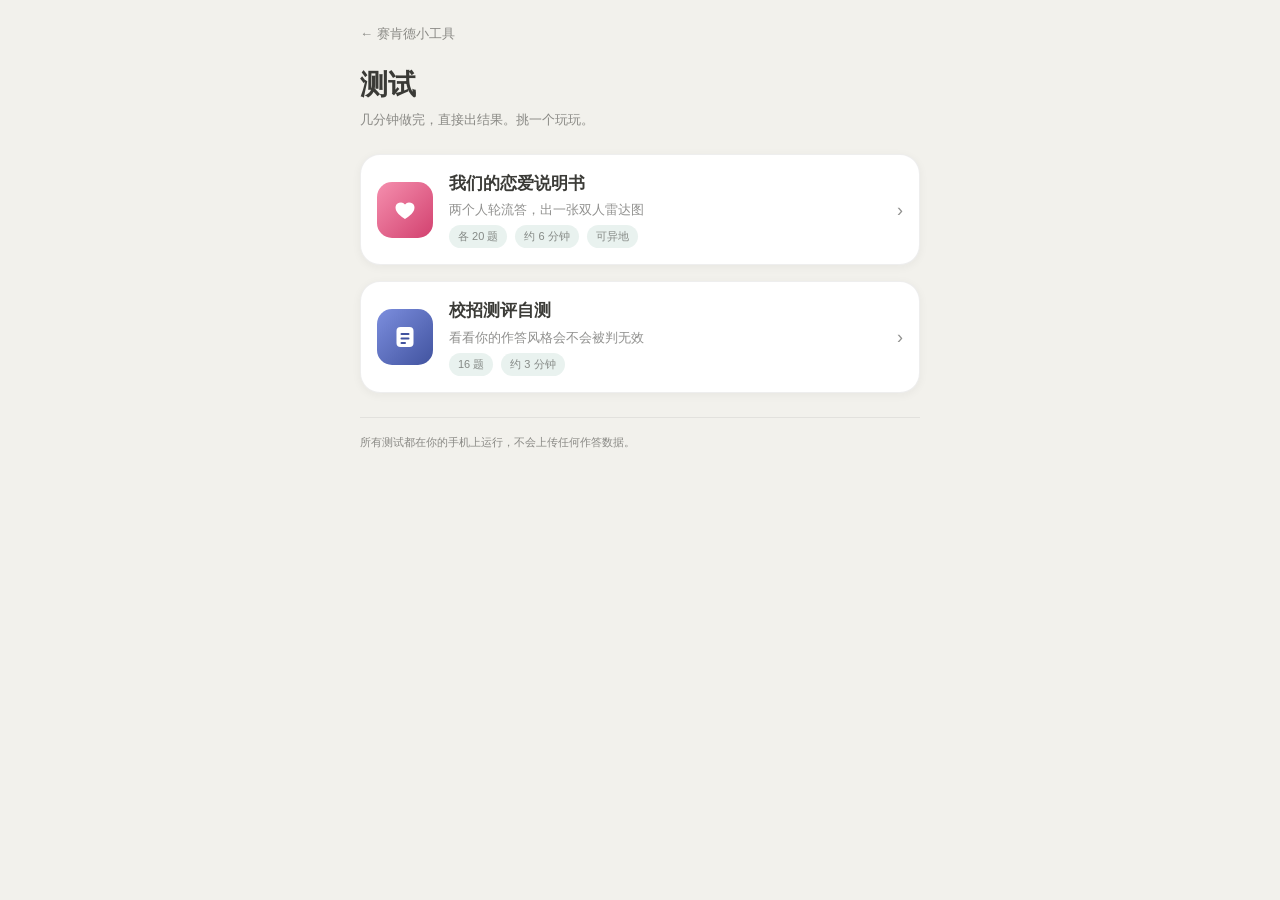
==== tests/index.html @ ee68974d "新增「测试」入口与测试中心：恋爱说明书、校招测评自测；更换品牌图标" ====
<!doctype html>
<html lang="zh-CN">
<head>
<meta charset="utf-8" />
<meta name="viewport" content="width=device-width, initial-scale=1, viewport-fit=cover" />
<title>测试 · 赛肯德小工具</title>
<meta name="description" content="恋爱说明书、校招测评自测……几个几分钟就能做完的小测试。" />
<meta name="theme-color" content="#4a8c82" media="(prefers-color-scheme: light)" />
<meta name="theme-color" content="#171917" media="(prefers-color-scheme: dark)" />
<meta name="apple-mobile-web-app-capable" content="yes" />
<link rel="icon" href="data:image/svg+xml,%3Csvg xmlns='http://www.w3.org/2000/svg' viewBox='0 0 64 64'%3E%3Cdefs%3E%3ClinearGradient id='g' x1='0' y1='0' x2='1' y2='1'%3E%3Cstop offset='0' stop-color='%2363b8a9'/%3E%3Cstop offset='1' stop-color='%2331665e'/%3E%3C/linearGradient%3E%3C/defs%3E%3Crect width='64' height='64' rx='18' fill='url(%23g)'/%3E%3Cpath d='M43 22c-1.5-3.5-6-5.5-11.5-5.5-6.5 0-11 2.8-11 7.2 0 4.2 4.4 5.6 11 6.6 6.6 1 11 2.8 11 7.2 0 4.4-4.8 7.2-11.5 7.2-5.6 0-10.3-2-11.7-5.6' fill='none' stroke='%23fff' stroke-width='6.2' stroke-linecap='round'/%3E%3C/svg%3E" />
<link rel="apple-touch-icon" href="/icons/icon-brand-180.png" />
<style>
  :root {
    color-scheme: light dark;
    --fs-hero: 28px; --fs-title: 17px; --fs-body: 15px; --fs-sub: 13px; --fs-cap: 11px;
    --fw-regular: 400; --fw-medium: 500; --fw-semibold: 600;
    --sp-1: 4px; --sp-2: 8px; --sp-3: 12px; --sp-4: 16px; --sp-5: 24px; --sp-6: 32px;
    --r-card: 16px; --r-big: 20px; --r-control: 12px; --r-pill: 999px;
    --accent: light-dark(#4a8c82, #7fbcb0);
    --accent-soft: light-dark(#e9f2ef, rgba(127, 188, 176, .16));
    --text: light-dark(rgba(42, 42, 38, .92), rgba(238, 237, 233, .94));
    --muted: light-dark(rgba(42, 42, 38, .52), rgba(238, 237, 233, .58));
    --line: light-dark(rgba(42, 42, 38, .08), rgba(255, 255, 255, .1));
    --surface: light-dark(#ffffff, #1c1e1d);
    --bg: light-dark(#f2f1ec, #171917);
  }
  * { box-sizing: border-box; }
  html, body { margin: 0; padding: 0; }
  body {
    background: var(--bg); color: var(--text);
    font-family: -apple-system, BlinkMacSystemFont, "PingFang SC", "Hiragino Sans GB", "Microsoft YaHei", sans-serif;
    font-size: var(--fs-body); line-height: 1.55;
    -webkit-font-smoothing: antialiased;
    padding: var(--sp-5) var(--sp-4) calc(var(--sp-6) + env(safe-area-inset-bottom));
    touch-action: manipulation;
  }
  .wrap { max-width: 560px; margin: 0 auto; display: flex; flex-direction: column; gap: var(--sp-5); }

  .back { display: inline-flex; align-items: center; gap: 6px; font-size: var(--fs-sub); color: var(--muted); text-decoration: none; }
  .back:active { color: var(--accent); }

  .hero { display: flex; flex-direction: column; gap: var(--sp-2); }
  .hero h1 { margin: 0; font-size: var(--fs-hero); font-weight: var(--fw-semibold); line-height: 1.2; letter-spacing: -.01em; }
  .hero p { margin: 0; font-size: var(--fs-sub); color: var(--muted); }

  .list { display: flex; flex-direction: column; gap: var(--sp-4); }

  .tcard {
    display: flex; align-items: center; gap: var(--sp-4);
    background: var(--surface); border: 1px solid var(--line); border-radius: var(--r-big);
    padding: var(--sp-4); text-decoration: none; color: inherit;
    box-shadow: 0 2px 10px rgba(42, 42, 38, .05);
    transition: transform .14s ease, box-shadow .14s ease;
  }
  .tcard:active { transform: scale(.985); box-shadow: 0 1px 6px rgba(42, 42, 38, .08); }
  .tcard:focus-visible { outline: 2px solid var(--accent); outline-offset: 3px; }

  .tico { flex: 0 0 auto; width: 56px; height: 56px; border-radius: 15px; display: flex; align-items: center; justify-content: center; }
  .tico svg { width: 32px; height: 32px; display: block; }
  .tico.love { background: linear-gradient(135deg, #f58fae, #d2416f); }
  .tico.campus { background: linear-gradient(135deg, #7c8ede, #41539f); }

  .tbody { flex: 1 1 auto; min-width: 0; display: flex; flex-direction: column; gap: 3px; }
  .tbody strong { font-size: var(--fs-title); font-weight: var(--fw-semibold); }
  .tbody span { font-size: var(--fs-sub); color: var(--muted); }
  .tmeta { display: flex; gap: var(--sp-2); margin-top: 2px; flex-wrap: wrap; }
  .tmeta em { font-style: normal; font-size: var(--fs-cap); color: var(--muted); background: var(--accent-soft); border-radius: var(--r-pill); padding: 3px 9px; }

  .chev { flex: 0 0 auto; color: var(--muted); font-size: 18px; line-height: 1; }

  .ft { border-top: 1px solid var(--line); padding-top: var(--sp-4); font-size: var(--fs-cap); color: var(--muted); }
  .ft p { margin: 0; }

  @media (prefers-reduced-motion: reduce) { * { transition: none !important; } }
</style>
</head>
<body>
  <main class="wrap">
    <a class="back" href="/">← 赛肯德小工具</a>

    <header class="hero">
      <h1>测试</h1>
      <p>几分钟做完，直接出结果。挑一个玩玩。</p>
    </header>

    <section class="list">
      <a class="tcard" href="./love/">
        <span class="tico love" aria-hidden="true">
          <svg viewBox="0 0 64 64" fill="none"><path d="M32 50S13 39.6 13 27.6A10.6 10.6 0 0 1 32 21.2 10.6 10.6 0 0 1 51 27.6C51 39.6 32 50 32 50z" fill="#fff"/></svg>
        </span>
        <span class="tbody">
          <strong>我们的恋爱说明书</strong>
          <span>两个人轮流答，出一张双人雷达图</span>
          <span class="tmeta"><em>各 20 题</em><em>约 6 分钟</em><em>可异地</em></span>
        </span>
        <span class="chev" aria-hidden="true">›</span>
      </a>

      <a class="tcard" href="./campus/">
        <span class="tico campus" aria-hidden="true">
          <svg viewBox="0 0 64 64" fill="none"><rect x="15" y="12" width="34" height="40" rx="8" fill="#fff"/><rect x="23" y="24" width="18" height="4" rx="2" fill="#41539f"/><rect x="23" y="33" width="18" height="4" rx="2" fill="#41539f"/><rect x="23" y="42" width="11" height="4" rx="2" fill="#41539f"/></svg>
        </span>
        <span class="tbody">
          <strong>校招测评自测</strong>
          <span>看看你的作答风格会不会被判无效</span>
          <span class="tmeta"><em>16 题</em><em>约 3 分钟</em></span>
        </span>
        <span class="chev" aria-hidden="true">›</span>
      </a>
    </section>

    <footer class="ft">
      <p>所有测试都在你的手机上运行，不会上传任何作答数据。</p>
    </footer>
  </main>
</body>
</html>
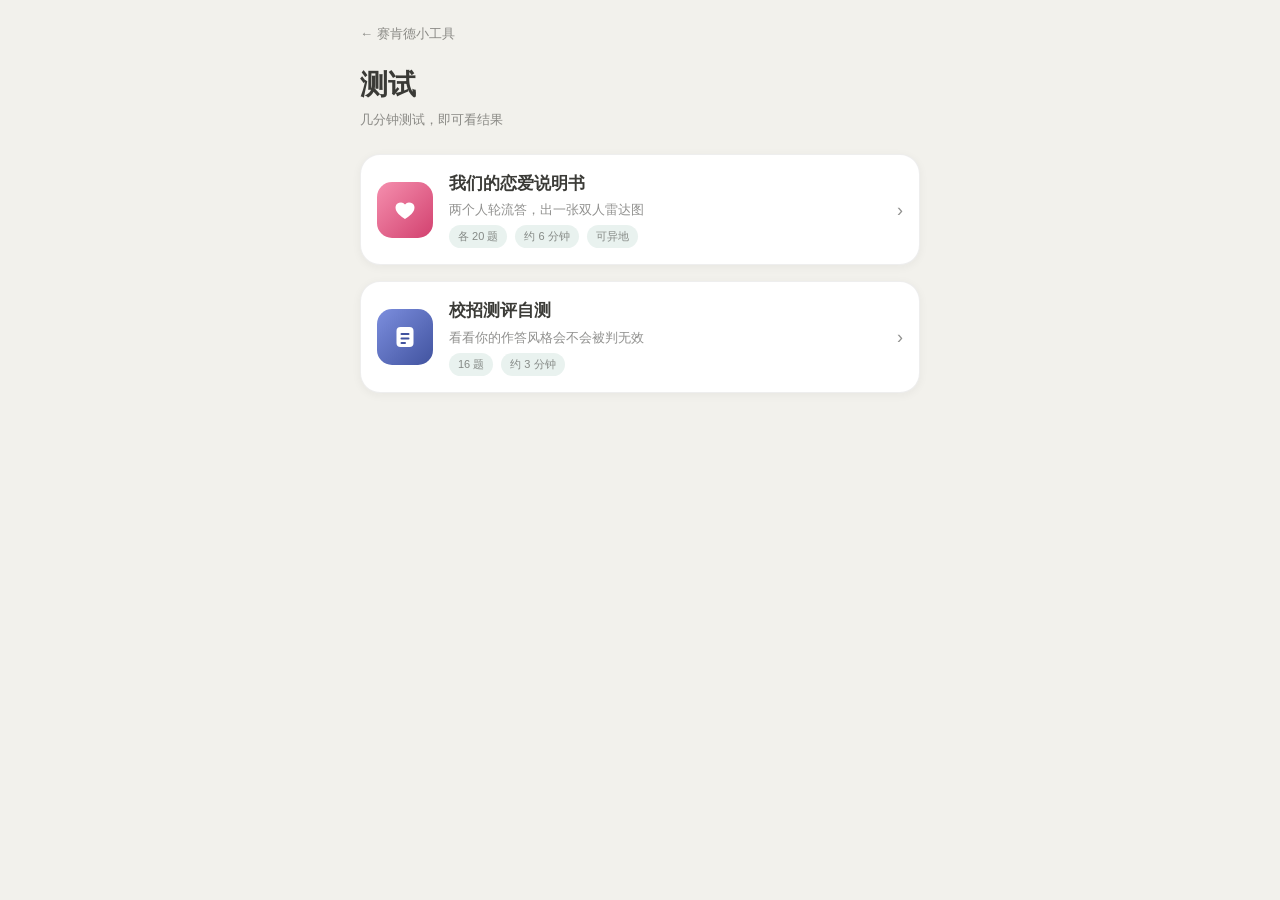
==== commit 06d33dbf: "图标改为蓝白渐变+断裂S；首页测试入口去掉问卷名称；文案调整" ====
--- a/tests/index.html
+++ b/tests/index.html
@@ -8,7 +8,7 @@
 <meta name="theme-color" content="#4a8c82" media="(prefers-color-scheme: light)" />
 <meta name="theme-color" content="#171917" media="(prefers-color-scheme: dark)" />
 <meta name="apple-mobile-web-app-capable" content="yes" />
-<link rel="icon" href="data:image/svg+xml,%3Csvg xmlns='http://www.w3.org/2000/svg' viewBox='0 0 64 64'%3E%3Cdefs%3E%3ClinearGradient id='g' x1='0' y1='0' x2='1' y2='1'%3E%3Cstop offset='0' stop-color='%2363b8a9'/%3E%3Cstop offset='1' stop-color='%2331665e'/%3E%3C/linearGradient%3E%3C/defs%3E%3Crect width='64' height='64' rx='18' fill='url(%23g)'/%3E%3Cpath d='M43 22c-1.5-3.5-6-5.5-11.5-5.5-6.5 0-11 2.8-11 7.2 0 4.2 4.4 5.6 11 6.6 6.6 1 11 2.8 11 7.2 0 4.4-4.8 7.2-11.5 7.2-5.6 0-10.3-2-11.7-5.6' fill='none' stroke='%23fff' stroke-width='6.2' stroke-linecap='round'/%3E%3C/svg%3E" />
+<link rel="icon" href="data:image/svg+xml,%3Csvg xmlns='http://www.w3.org/2000/svg' viewBox='0 0 64 64'%3E%3Cdefs%3E%3ClinearGradient id='bg' x1='0' y1='0' x2='1' y2='1'%3E%3Cstop offset='0' stop-color='%23a9c8ff'/%3E%3Cstop offset='.5' stop-color='%235b8cf5'/%3E%3Cstop offset='1' stop-color='%231c47c4'/%3E%3C/linearGradient%3E%3ClinearGradient id='sh' x1='0' y1='1' x2='0' y2='0'%3E%3Cstop offset='0' stop-color='%23ffffff' stop-opacity='0'/%3E%3Cstop offset='1' stop-color='%23ffffff' stop-opacity='.22'/%3E%3C/linearGradient%3E%3C/defs%3E%3Crect width='64' height='64' rx='18' fill='url(%23bg)'/%3E%3Crect width='64' height='64' rx='18' fill='url(%23sh)'/%3E%3Cpath d='M45 23c-2-6.6-7.5-9-13.5-9-7 0-12.5 3.6-12.5 9 0 4.4 3.6 6.6 9.5 8' fill='none' stroke='%23ffffff' stroke-width='7.6' stroke-linecap='round'/%3E%3Cpath d='M36 33.5c6.5 1.7 9 4.1 9 8 0 5.7-5.8 9.1-13 9.1-6.5 0-11.4-2.4-13-8' fill='none' stroke='%23ffffff' stroke-width='7.6' stroke-linecap='round'/%3E%3C/svg%3E" />
 <link rel="apple-touch-icon" href="/icons/icon-brand-180.png" />
 <style>
   :root {
@@ -81,7 +81,7 @@
 
     <header class="hero">
       <h1>测试</h1>
-      <p>几分钟做完，直接出结果。挑一个玩玩。</p>
+      <p>几分钟测试，即可看结果</p>
     </header>
 
     <section class="list">
@@ -109,10 +109,6 @@
         <span class="chev" aria-hidden="true">›</span>
       </a>
     </section>
-
-    <footer class="ft">
-      <p>所有测试都在你的手机上运行，不会上传任何作答数据。</p>
-    </footer>
   </main>
 </body>
 </html>
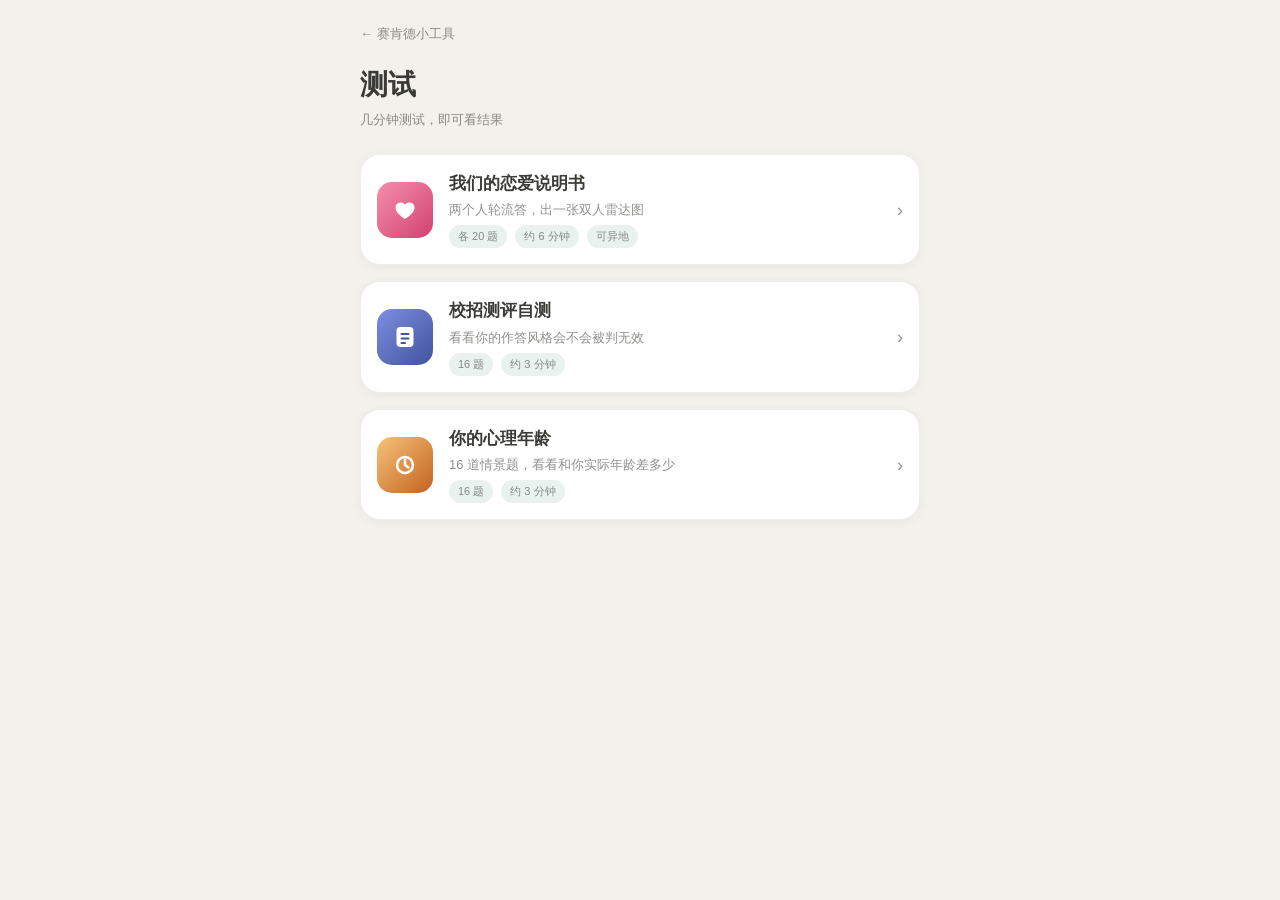
==== commit 459455f8: "新增第三个测试：你的心理年龄（16 题 + 年龄反差结果）" ====
--- a/tests/index.html
+++ b/tests/index.html
@@ -60,6 +60,7 @@
   .tico svg { width: 32px; height: 32px; display: block; }
   .tico.love { background: linear-gradient(135deg, #f58fae, #d2416f); }
   .tico.campus { background: linear-gradient(135deg, #7c8ede, #41539f); }
+  .tico.age { background: linear-gradient(135deg, #f7c27a, #c2631f); }
 
   .tbody { flex: 1 1 auto; min-width: 0; display: flex; flex-direction: column; gap: 3px; }
   .tbody strong { font-size: var(--fs-title); font-weight: var(--fw-semibold); }
@@ -108,6 +109,18 @@
         </span>
         <span class="chev" aria-hidden="true">›</span>
       </a>
+
+      <a class="tcard" href="./age/">
+        <span class="tico age" aria-hidden="true">
+          <svg viewBox="0 0 64 64" fill="none"><circle cx="32" cy="32" r="16" stroke="#fff" stroke-width="5"/><path d="M32 21v11l7 5" stroke="#fff" stroke-width="5" stroke-linecap="round" stroke-linejoin="round"/></svg>
+        </span>
+        <span class="tbody">
+          <strong>你的心理年龄</strong>
+          <span>16 道情景题，看看和你实际年龄差多少</span>
+          <span class="tmeta"><em>16 题</em><em>约 3 分钟</em></span>
+        </span>
+        <span class="chev" aria-hidden="true">›</span>
+      </a>
     </section>
   </main>
 </body>
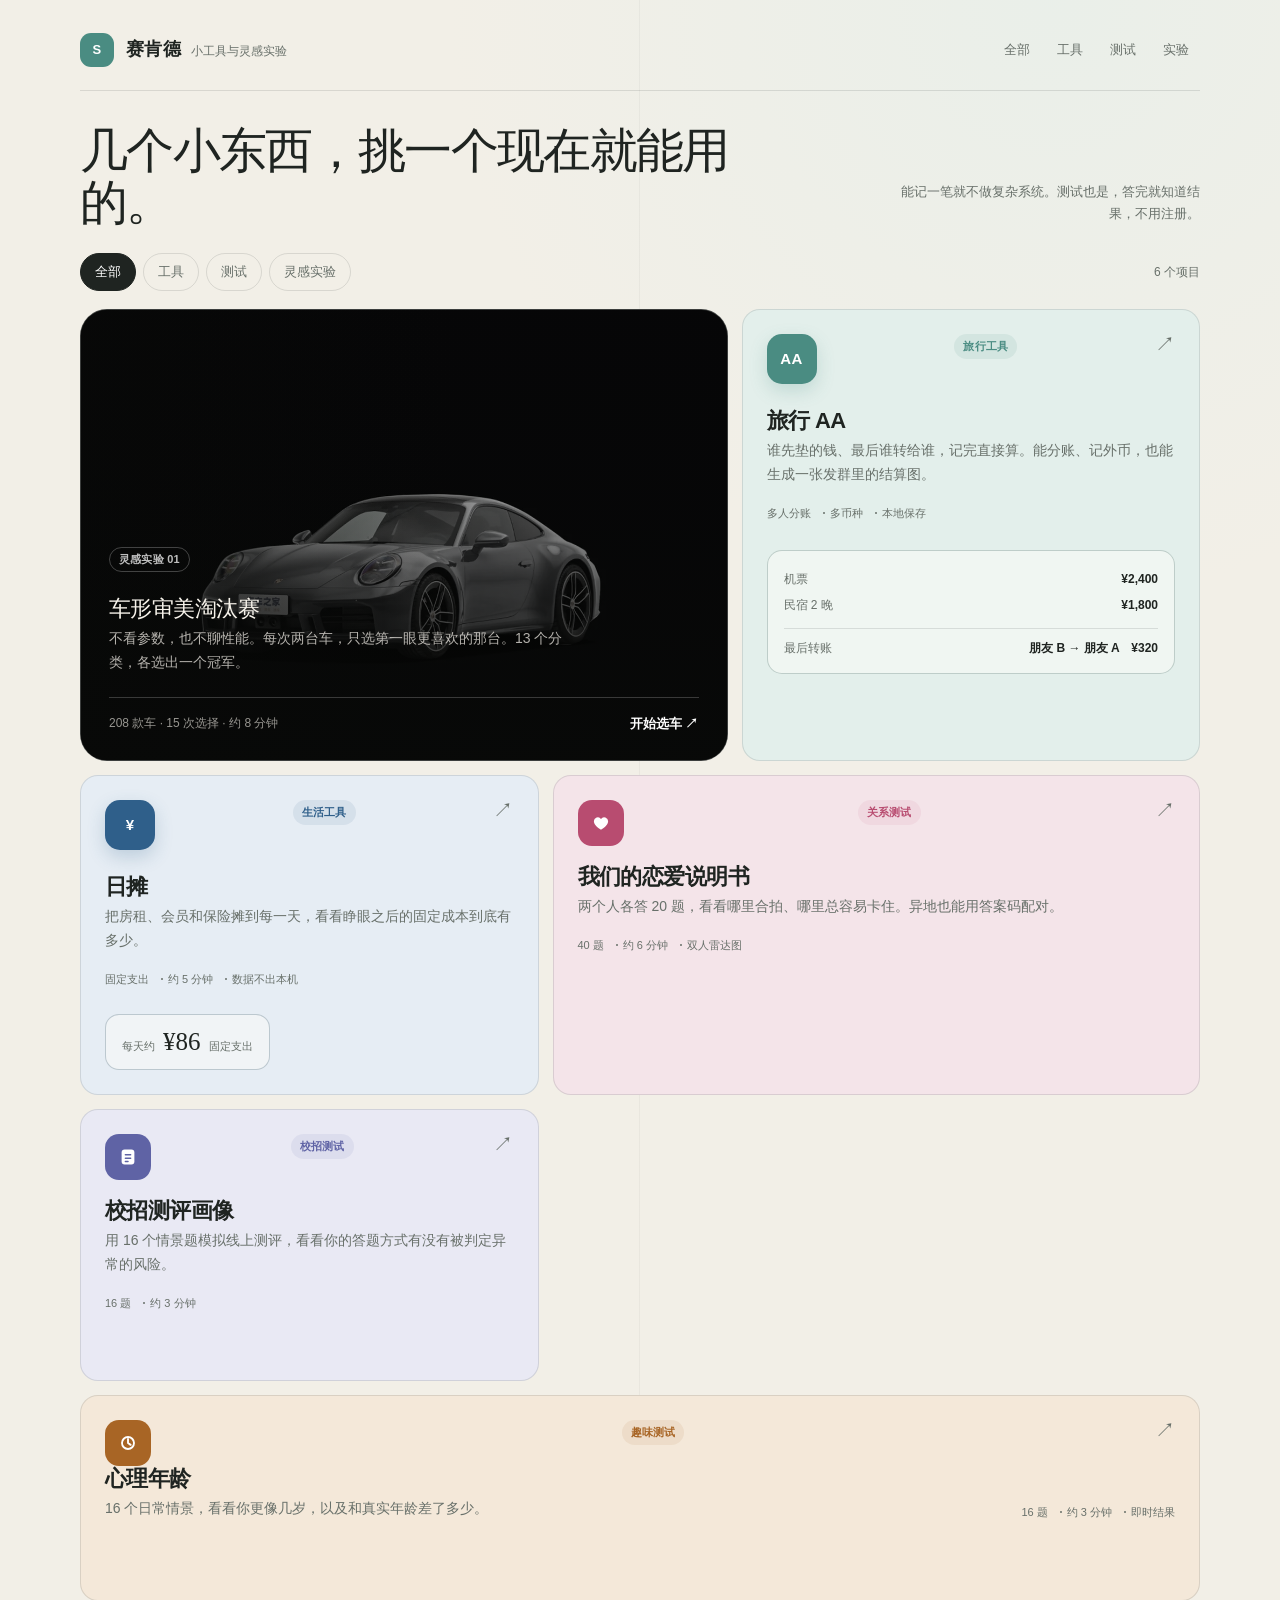
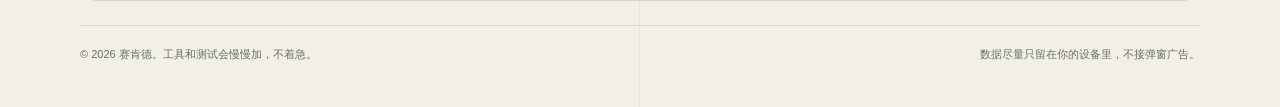
==== commit edc6876d: "重做项目首页并上线车型审美实验" ====
--- a/tests/index.html
+++ b/tests/index.html
@@ -2,126 +2,12 @@
 <html lang="zh-CN">
 <head>
 <meta charset="utf-8" />
-<meta name="viewport" content="width=device-width, initial-scale=1, viewport-fit=cover" />
-<title>测试 · 赛肯德小工具</title>
-<meta name="description" content="恋爱说明书、校招测评自测……几个几分钟就能做完的小测试。" />
-<meta name="theme-color" content="#4a8c82" media="(prefers-color-scheme: light)" />
-<meta name="theme-color" content="#171917" media="(prefers-color-scheme: dark)" />
-<meta name="apple-mobile-web-app-capable" content="yes" />
-<link rel="icon" href="data:image/svg+xml,%3Csvg xmlns='http://www.w3.org/2000/svg' viewBox='0 0 64 64'%3E%3Cdefs%3E%3ClinearGradient id='bg' x1='0' y1='0' x2='1' y2='1'%3E%3Cstop offset='0' stop-color='%23a9c8ff'/%3E%3Cstop offset='.5' stop-color='%235b8cf5'/%3E%3Cstop offset='1' stop-color='%231c47c4'/%3E%3C/linearGradient%3E%3ClinearGradient id='sh' x1='0' y1='1' x2='0' y2='0'%3E%3Cstop offset='0' stop-color='%23ffffff' stop-opacity='0'/%3E%3Cstop offset='1' stop-color='%23ffffff' stop-opacity='.22'/%3E%3C/linearGradient%3E%3C/defs%3E%3Crect width='64' height='64' rx='18' fill='url(%23bg)'/%3E%3Crect width='64' height='64' rx='18' fill='url(%23sh)'/%3E%3Cpath d='M45 23c-2-6.6-7.5-9-13.5-9-7 0-12.5 3.6-12.5 9 0 4.4 3.6 6.6 9.5 8' fill='none' stroke='%23ffffff' stroke-width='7.6' stroke-linecap='round'/%3E%3Cpath d='M36 33.5c6.5 1.7 9 4.1 9 8 0 5.7-5.8 9.1-13 9.1-6.5 0-11.4-2.4-13-8' fill='none' stroke='%23ffffff' stroke-width='7.6' stroke-linecap='round'/%3E%3C/svg%3E" />
-<link rel="apple-touch-icon" href="/icons/icon-brand-180.png" />
-<style>
-  :root {
-    color-scheme: light dark;
-    --fs-hero: 28px; --fs-title: 17px; --fs-body: 15px; --fs-sub: 13px; --fs-cap: 11px;
-    --fw-regular: 400; --fw-medium: 500; --fw-semibold: 600;
-    --sp-1: 4px; --sp-2: 8px; --sp-3: 12px; --sp-4: 16px; --sp-5: 24px; --sp-6: 32px;
-    --r-card: 16px; --r-big: 20px; --r-control: 12px; --r-pill: 999px;
-    --accent: light-dark(#4a8c82, #7fbcb0);
-    --accent-soft: light-dark(#e9f2ef, rgba(127, 188, 176, .16));
-    --text: light-dark(rgba(42, 42, 38, .92), rgba(238, 237, 233, .94));
-    --muted: light-dark(rgba(42, 42, 38, .52), rgba(238, 237, 233, .58));
-    --line: light-dark(rgba(42, 42, 38, .08), rgba(255, 255, 255, .1));
-    --surface: light-dark(#ffffff, #1c1e1d);
-    --bg: light-dark(#f2f1ec, #171917);
-  }
-  * { box-sizing: border-box; }
-  html, body { margin: 0; padding: 0; }
-  body {
-    background: var(--bg); color: var(--text);
-    font-family: -apple-system, BlinkMacSystemFont, "PingFang SC", "Hiragino Sans GB", "Microsoft YaHei", sans-serif;
-    font-size: var(--fs-body); line-height: 1.55;
-    -webkit-font-smoothing: antialiased;
-    padding: var(--sp-5) var(--sp-4) calc(var(--sp-6) + env(safe-area-inset-bottom));
-    touch-action: manipulation;
-  }
-  .wrap { max-width: 560px; margin: 0 auto; display: flex; flex-direction: column; gap: var(--sp-5); }
-
-  .back { display: inline-flex; align-items: center; gap: 6px; font-size: var(--fs-sub); color: var(--muted); text-decoration: none; }
-  .back:active { color: var(--accent); }
-
-  .hero { display: flex; flex-direction: column; gap: var(--sp-2); }
-  .hero h1 { margin: 0; font-size: var(--fs-hero); font-weight: var(--fw-semibold); line-height: 1.2; letter-spacing: -.01em; }
-  .hero p { margin: 0; font-size: var(--fs-sub); color: var(--muted); }
-
-  .list { display: flex; flex-direction: column; gap: var(--sp-4); }
-
-  .tcard {
-    display: flex; align-items: center; gap: var(--sp-4);
-    background: var(--surface); border: 1px solid var(--line); border-radius: var(--r-big);
-    padding: var(--sp-4); text-decoration: none; color: inherit;
-    box-shadow: 0 2px 10px rgba(42, 42, 38, .05);
-    transition: transform .14s ease, box-shadow .14s ease;
-  }
-  .tcard:active { transform: scale(.985); box-shadow: 0 1px 6px rgba(42, 42, 38, .08); }
-  .tcard:focus-visible { outline: 2px solid var(--accent); outline-offset: 3px; }
-
-  .tico { flex: 0 0 auto; width: 56px; height: 56px; border-radius: 15px; display: flex; align-items: center; justify-content: center; }
-  .tico svg { width: 32px; height: 32px; display: block; }
-  .tico.love { background: linear-gradient(135deg, #f58fae, #d2416f); }
-  .tico.campus { background: linear-gradient(135deg, #7c8ede, #41539f); }
-  .tico.age { background: linear-gradient(135deg, #f7c27a, #c2631f); }
-
-  .tbody { flex: 1 1 auto; min-width: 0; display: flex; flex-direction: column; gap: 3px; }
-  .tbody strong { font-size: var(--fs-title); font-weight: var(--fw-semibold); }
-  .tbody span { font-size: var(--fs-sub); color: var(--muted); }
-  .tmeta { display: flex; gap: var(--sp-2); margin-top: 2px; flex-wrap: wrap; }
-  .tmeta em { font-style: normal; font-size: var(--fs-cap); color: var(--muted); background: var(--accent-soft); border-radius: var(--r-pill); padding: 3px 9px; }
-
-  .chev { flex: 0 0 auto; color: var(--muted); font-size: 18px; line-height: 1; }
-
-  .ft { border-top: 1px solid var(--line); padding-top: var(--sp-4); font-size: var(--fs-cap); color: var(--muted); }
-  .ft p { margin: 0; }
-
-  @media (prefers-reduced-motion: reduce) { * { transition: none !important; } }
-</style>
+<meta name="viewport" content="width=device-width, initial-scale=1" />
+<title>测试已经搬到首页｜赛肯德</title>
+<meta http-equiv="refresh" content="0;url=/#projects" />
+<script>window.location.replace('/#projects');</script>
 </head>
 <body>
-  <main class="wrap">
-    <a class="back" href="/">← 赛肯德小工具</a>
-
-    <header class="hero">
-      <h1>测试</h1>
-      <p>几分钟测试，即可看结果</p>
-    </header>
-
-    <section class="list">
-      <a class="tcard" href="./love/">
-        <span class="tico love" aria-hidden="true">
-          <svg viewBox="0 0 64 64" fill="none"><path d="M32 50S13 39.6 13 27.6A10.6 10.6 0 0 1 32 21.2 10.6 10.6 0 0 1 51 27.6C51 39.6 32 50 32 50z" fill="#fff"/></svg>
-        </span>
-        <span class="tbody">
-          <strong>我们的恋爱说明书</strong>
-          <span>两个人轮流答，出一张双人雷达图</span>
-          <span class="tmeta"><em>各 20 题</em><em>约 6 分钟</em><em>可异地</em></span>
-        </span>
-        <span class="chev" aria-hidden="true">›</span>
-      </a>
-
-      <a class="tcard" href="./campus/">
-        <span class="tico campus" aria-hidden="true">
-          <svg viewBox="0 0 64 64" fill="none"><rect x="15" y="12" width="34" height="40" rx="8" fill="#fff"/><rect x="23" y="24" width="18" height="4" rx="2" fill="#41539f"/><rect x="23" y="33" width="18" height="4" rx="2" fill="#41539f"/><rect x="23" y="42" width="11" height="4" rx="2" fill="#41539f"/></svg>
-        </span>
-        <span class="tbody">
-          <strong>校招测评自测</strong>
-          <span>看看你的作答风格会不会被判无效</span>
-          <span class="tmeta"><em>16 题</em><em>约 3 分钟</em></span>
-        </span>
-        <span class="chev" aria-hidden="true">›</span>
-      </a>
-
-      <a class="tcard" href="./age/">
-        <span class="tico age" aria-hidden="true">
-          <svg viewBox="0 0 64 64" fill="none"><circle cx="32" cy="32" r="16" stroke="#fff" stroke-width="5"/><path d="M32 21v11l7 5" stroke="#fff" stroke-width="5" stroke-linecap="round" stroke-linejoin="round"/></svg>
-        </span>
-        <span class="tbody">
-          <strong>你的心理年龄</strong>
-          <span>16 道情景题，看看和你实际年龄差多少</span>
-          <span class="tmeta"><em>16 题</em><em>约 3 分钟</em></span>
-        </span>
-        <span class="chev" aria-hidden="true">›</span>
-      </a>
-    </section>
-  </main>
+<p>所有测试都在 <a href="/#projects">赛肯德首页</a>，正在带你过去。</p>
 </body>
 </html>
